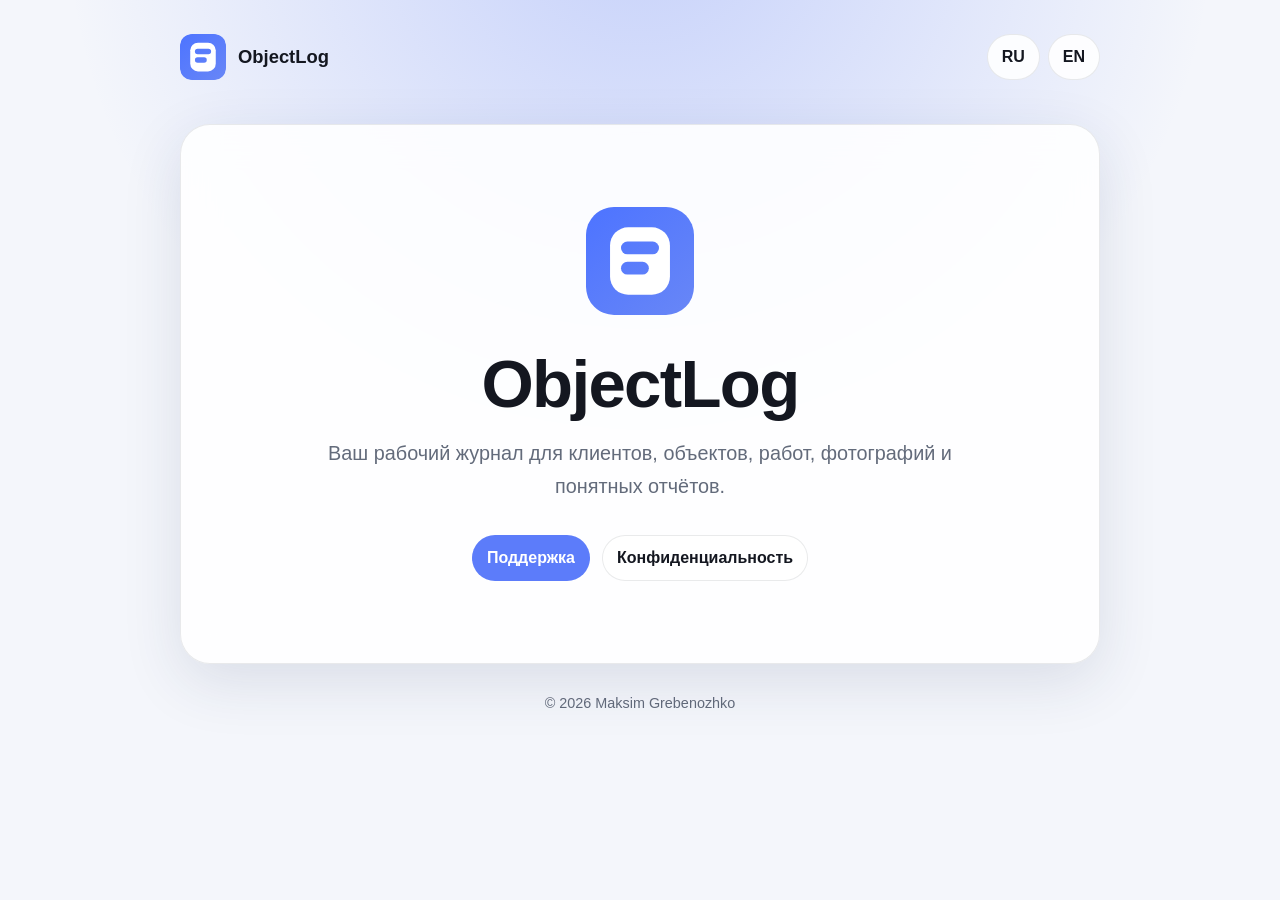
==== index.html @ 0857e51e "Add ObjectLog privacy and support site" ====
<!doctype html>
<html lang="ru">
<head>
  <meta charset="utf-8">
  <meta name="viewport" content="width=device-width, initial-scale=1">
  <meta name="description" content="ObjectLog — ваш рабочий журнал для клиентов, объектов, работ и фотоотчётов.">
  <title>ObjectLog — ваш рабочий журнал</title>
  <link rel="icon" href="assets/logo.svg">
  <link rel="stylesheet" href="assets/styles.css">
</head>
<body>
  <main class="shell">
    <nav class="topbar" aria-label="Основная навигация">
      <a class="brand" href="./"><img src="assets/logo.svg" alt=""><span>ObjectLog</span></a>
      <div class="language"><a href="privacy/ru/">RU</a><a href="privacy/en/">EN</a></div>
    </nav>

    <section class="card hero">
      <img src="assets/logo.svg" alt="Логотип ObjectLog">
      <h1>ObjectLog</h1>
      <p class="lead">Ваш рабочий журнал для клиентов, объектов, работ, фотографий и понятных отчётов.</p>
      <div class="actions">
        <a class="button primary" href="support/">Поддержка</a>
        <a class="button" href="privacy/ru/">Конфиденциальность</a>
      </div>
    </section>

    <footer>© 2026 Maksim Grebenozhko</footer>
  </main>
</body>
</html>
---- assets/styles.css ----
:root {
  color-scheme: light dark;
  --accent: #5c7cfa;
  --accent-strong: #4766e8;
  --background: #f4f6fb;
  --surface: rgba(255, 255, 255, 0.88);
  --text: #141720;
  --muted: #636b7b;
  --border: rgba(20, 23, 32, 0.09);
  --shadow: 0 18px 60px rgba(37, 49, 88, 0.12);
}

@media (prefers-color-scheme: dark) {
  :root {
    --background: #0d1018;
    --surface: rgba(24, 29, 41, 0.9);
    --text: #f5f7ff;
    --muted: #aeb6c8;
    --border: rgba(255, 255, 255, 0.09);
    --shadow: 0 20px 70px rgba(0, 0, 0, 0.3);
  }
}

* {
  box-sizing: border-box;
}

html {
  scroll-behavior: smooth;
}

body {
  min-height: 100vh;
  margin: 0;
  background:
    radial-gradient(circle at 50% -10%, rgba(92, 124, 250, 0.3), transparent 36rem),
    var(--background);
  color: var(--text);
  font-family: Inter, -apple-system, BlinkMacSystemFont, "Segoe UI", sans-serif;
  line-height: 1.65;
}

a {
  color: var(--accent-strong);
  text-underline-offset: 0.18em;
}

@media (prefers-color-scheme: dark) {
  a {
    color: #89a2ff;
  }
}

.shell {
  width: min(920px, calc(100% - 32px));
  margin: 0 auto;
  padding: 34px 0 56px;
}

.topbar {
  display: flex;
  align-items: center;
  justify-content: space-between;
  gap: 18px;
  margin-bottom: 44px;
}

.brand {
  display: inline-flex;
  align-items: center;
  gap: 12px;
  color: var(--text);
  font-size: 1.15rem;
  font-weight: 750;
  text-decoration: none;
}

.brand img {
  width: 46px;
  height: 46px;
  border-radius: 12px;
}

.language {
  display: flex;
  gap: 8px;
}

.language a,
.button {
  border: 1px solid var(--border);
  border-radius: 999px;
  padding: 9px 14px;
  background: var(--surface);
  color: var(--text);
  font-weight: 650;
  text-decoration: none;
}

.language a[aria-current="page"] {
  border-color: transparent;
  background: var(--accent);
  color: white;
}

.card {
  border: 1px solid var(--border);
  border-radius: 30px;
  padding: clamp(26px, 6vw, 62px);
  background: var(--surface);
  box-shadow: var(--shadow);
  backdrop-filter: blur(18px);
}

.hero {
  padding-top: clamp(42px, 8vw, 82px);
  padding-bottom: clamp(42px, 8vw, 82px);
  text-align: center;
}

.hero img {
  width: 108px;
  height: 108px;
  border-radius: 28px;
  margin-bottom: 20px;
}

h1,
h2 {
  line-height: 1.18;
  letter-spacing: -0.025em;
}

h1 {
  margin: 0 0 14px;
  font-size: clamp(2.2rem, 7vw, 4.2rem);
}

h2 {
  margin: 2.3em 0 0.55em;
  font-size: clamp(1.25rem, 3vw, 1.65rem);
}

.lead {
  max-width: 660px;
  margin: 0 auto;
  color: var(--muted);
  font-size: clamp(1.04rem, 2.3vw, 1.24rem);
}

.actions {
  display: flex;
  flex-wrap: wrap;
  justify-content: center;
  gap: 12px;
  margin-top: 32px;
}

.button.primary {
  border-color: transparent;
  background: var(--accent);
  color: white;
}

.document h1 {
  font-size: clamp(2rem, 6vw, 3.25rem);
}

.meta,
.note,
footer {
  color: var(--muted);
}

.document ul {
  padding-left: 1.3rem;
}

.support-grid {
  display: grid;
  grid-template-columns: repeat(2, minmax(0, 1fr));
  gap: 16px;
  margin-top: 30px;
}

.support-item {
  border: 1px solid var(--border);
  border-radius: 20px;
  padding: 22px;
}

.support-item h2 {
  margin-top: 0;
}

footer {
  padding: 28px 8px 0;
  text-align: center;
  font-size: 0.9rem;
}

@media (max-width: 640px) {
  .shell {
    width: min(100% - 20px, 920px);
    padding-top: 18px;
  }

  .topbar {
    align-items: flex-start;
    margin-bottom: 22px;
  }

  .support-grid {
    grid-template-columns: 1fr;
  }

  .card {
    border-radius: 24px;
  }
}
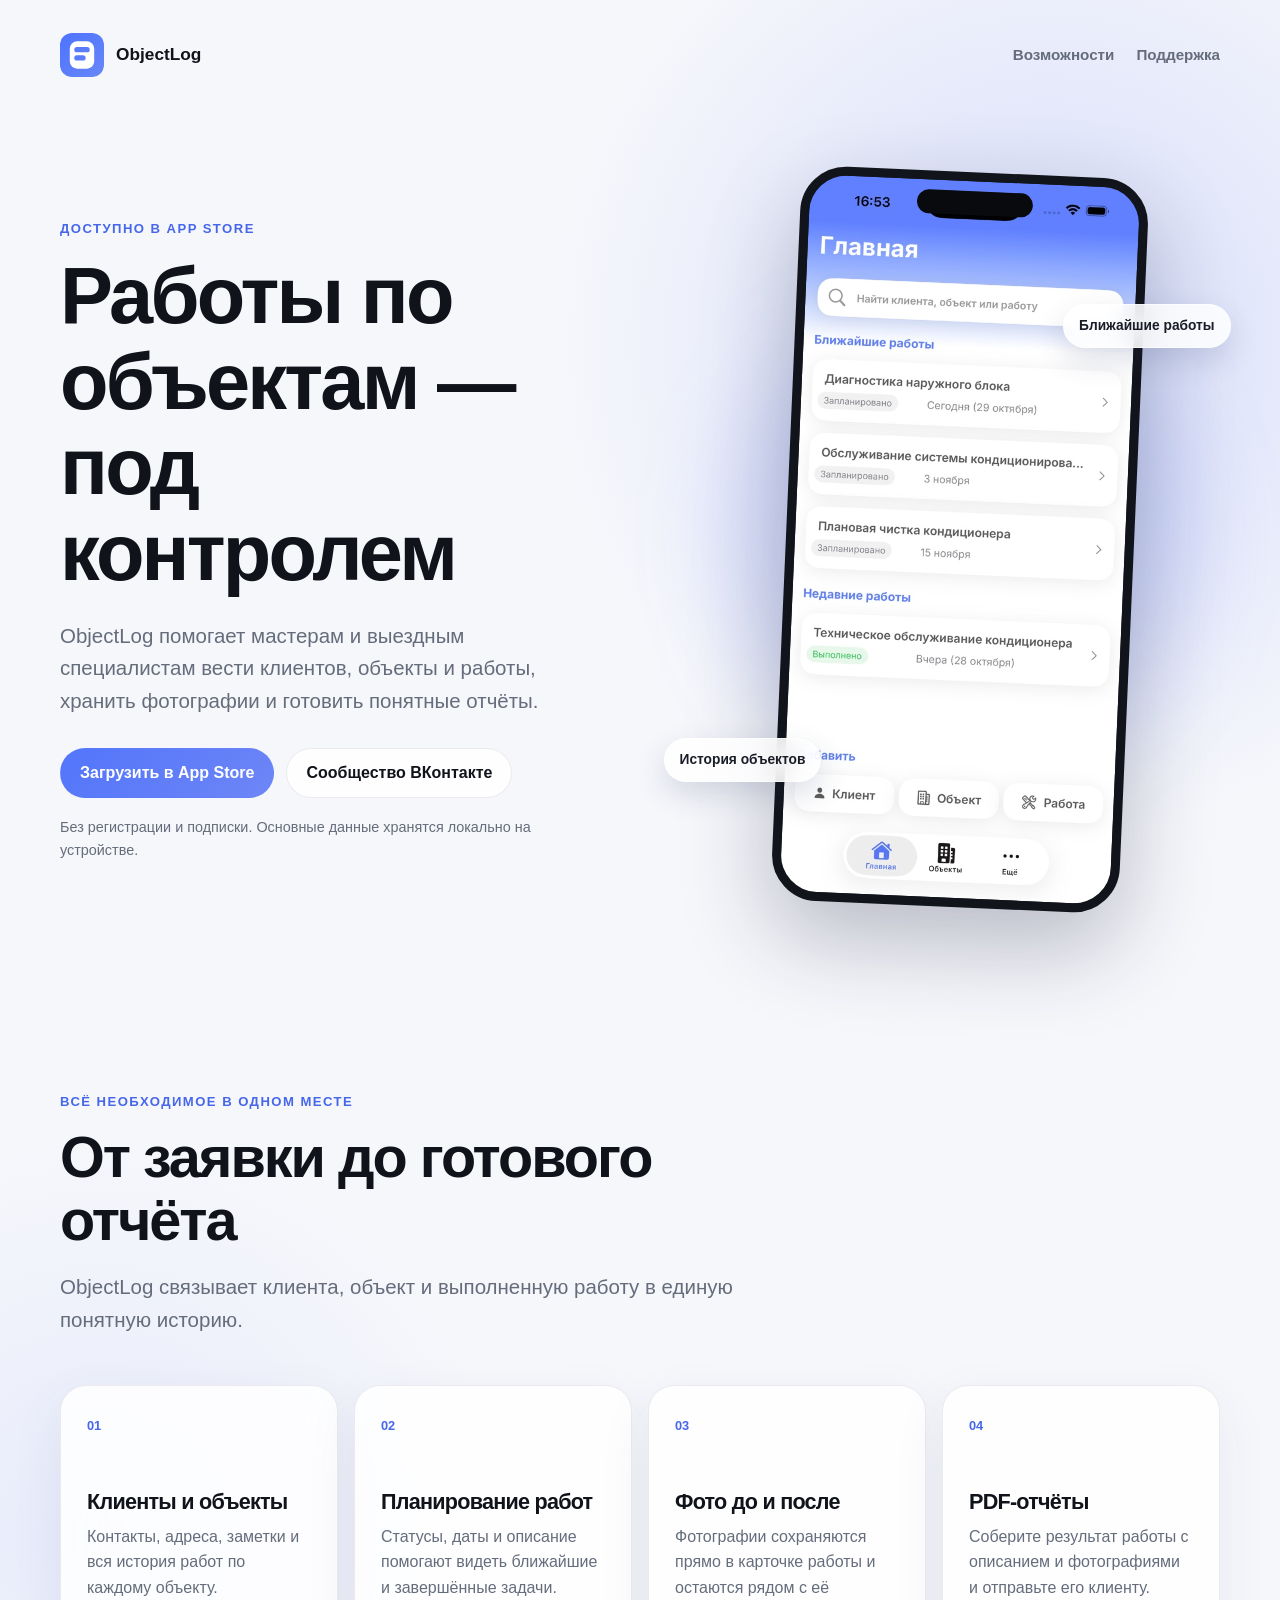
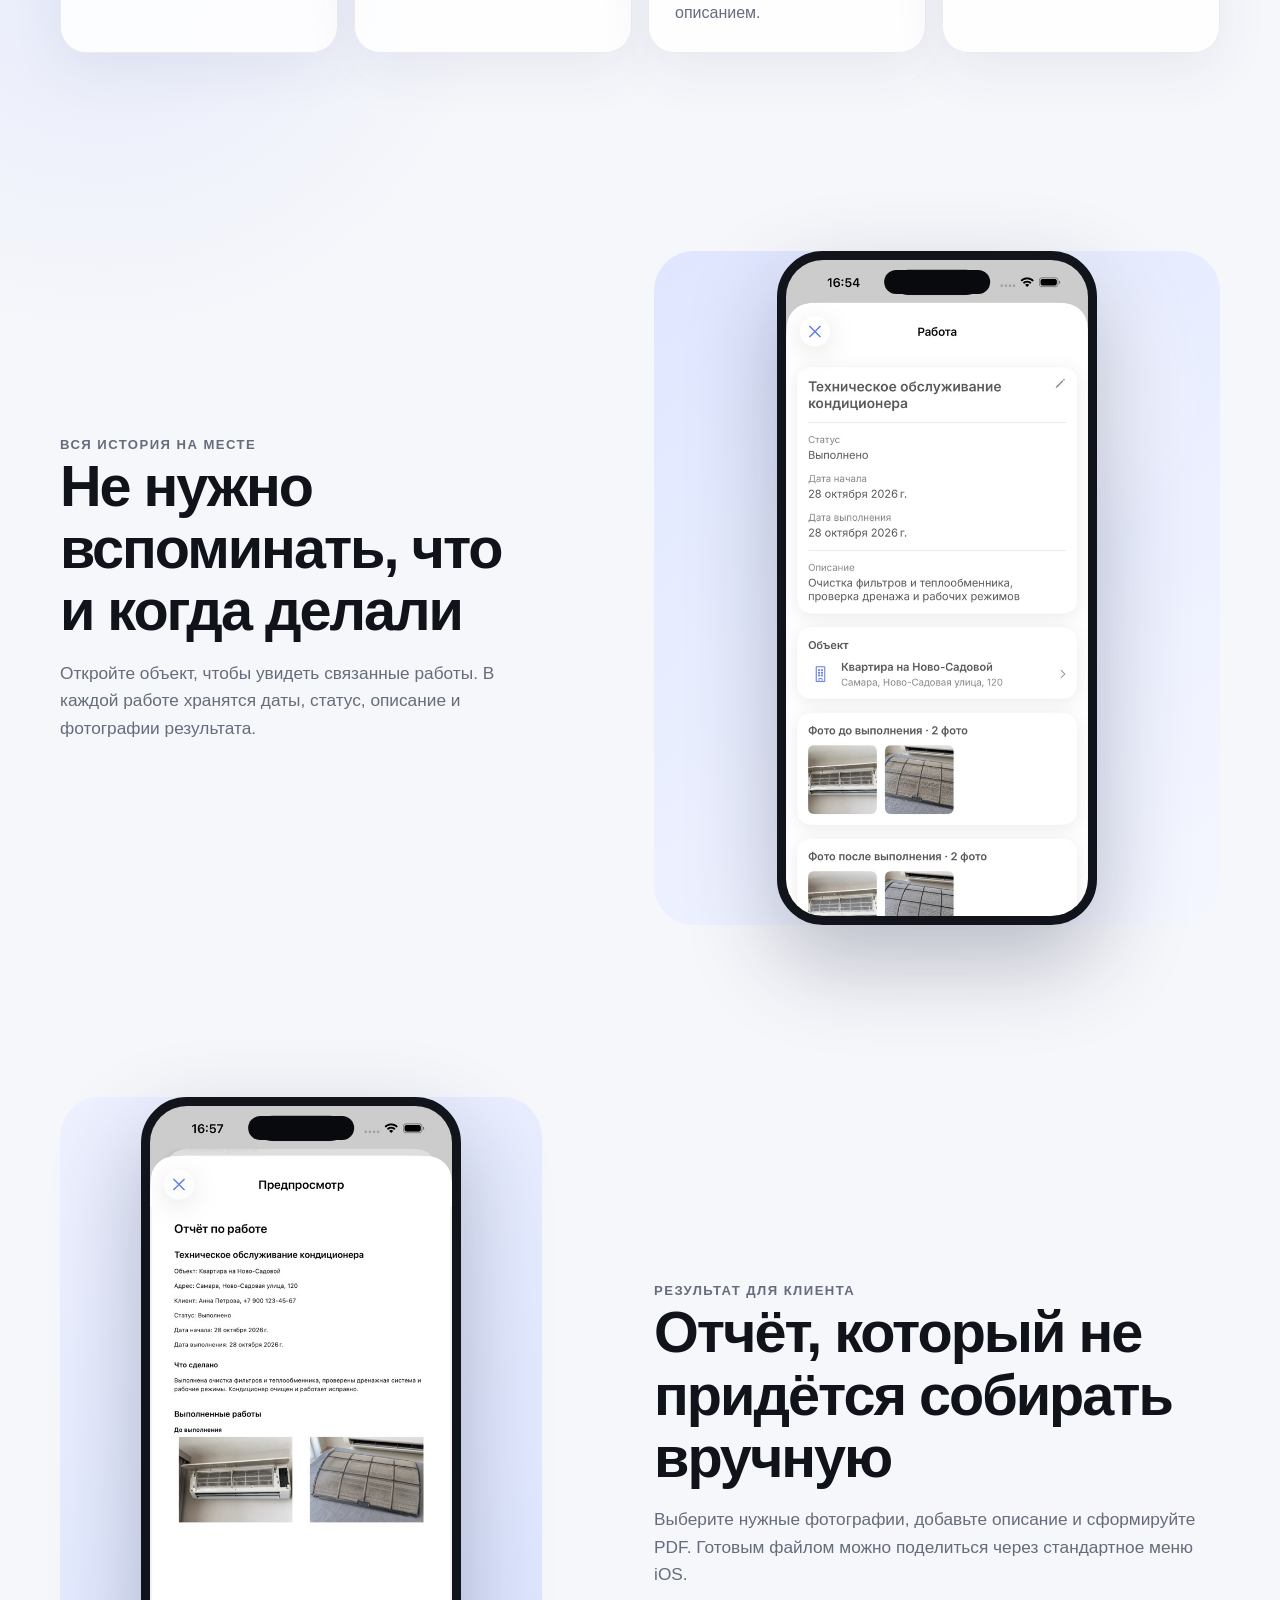
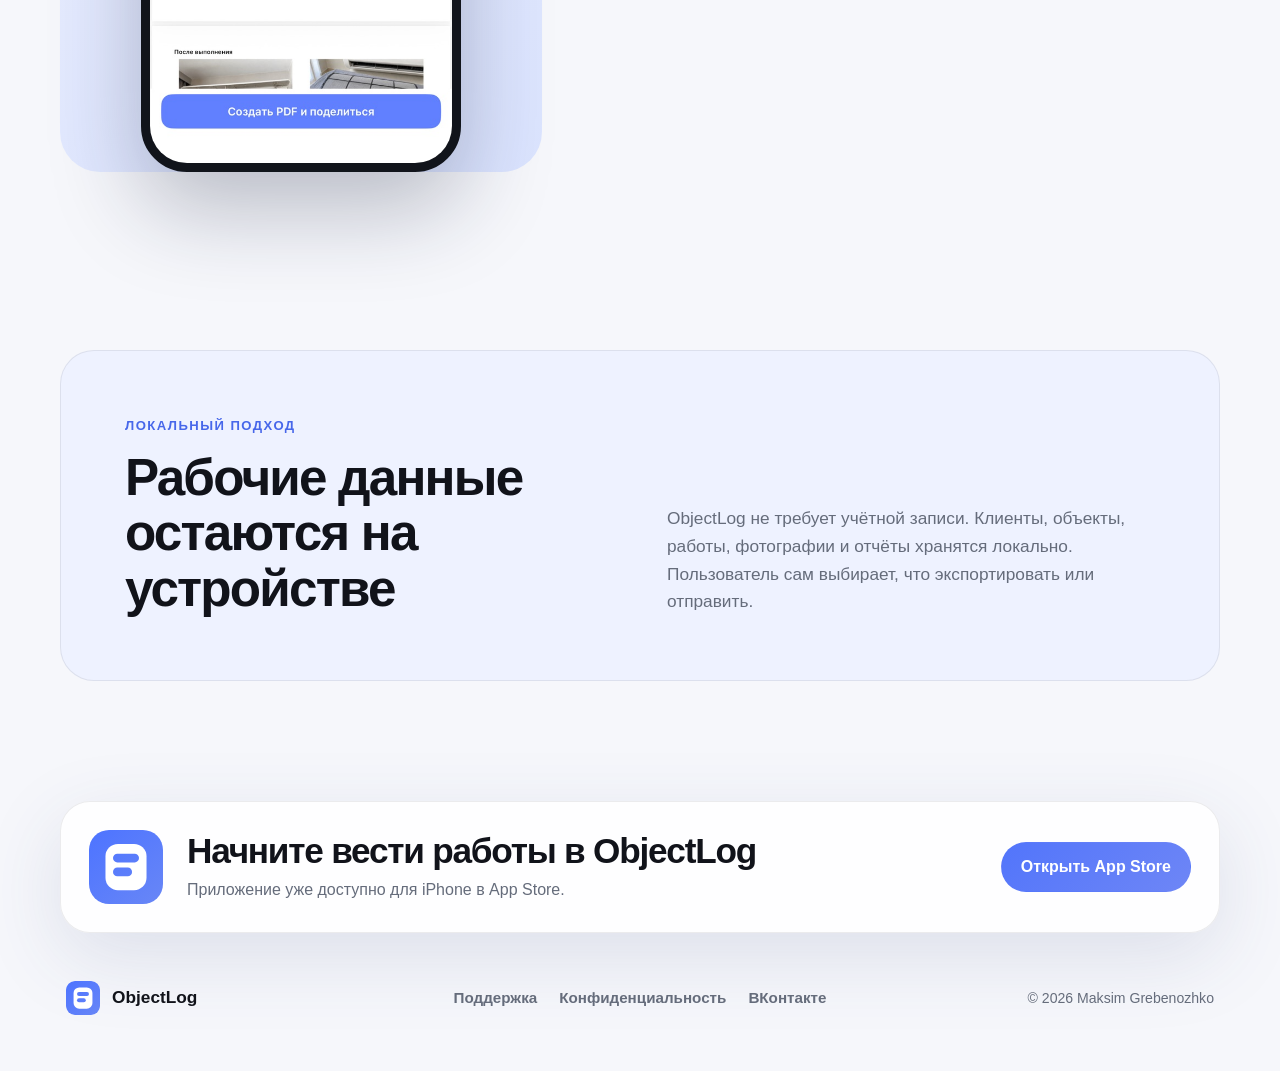
==== commit 9258c552: "Update ObjectLog landing page" ====
--- a/index.html
+++ b/index.html
@@ -3,29 +3,131 @@
 <head>
   <meta charset="utf-8">
   <meta name="viewport" content="width=device-width, initial-scale=1">
-  <meta name="description" content="ObjectLog — ваш рабочий журнал для клиентов, объектов, работ и фотоотчётов.">
-  <title>ObjectLog — ваш рабочий журнал</title>
+  <meta name="description" content="ObjectLog — приложение для учёта клиентов, объектов и работ. История работ, фотографии до и после и PDF-отчёты — без регистрации.">
+  <meta name="theme-color" content="#f5f7ff">
+  <meta property="og:title" content="ObjectLog — учёт клиентов, объектов и работ">
+  <meta property="og:description" content="Рабочий журнал для мастеров и выездных специалистов. Доступно в App Store.">
+  <meta property="og:type" content="website">
+  <title>ObjectLog — учёт клиентов, объектов и работ</title>
   <link rel="icon" href="assets/logo.svg">
   <link rel="stylesheet" href="assets/styles.css">
 </head>
 <body>
-  <main class="shell">
+  <main class="shell landing">
     <nav class="topbar" aria-label="Основная навигация">
       <a class="brand" href="./"><img src="assets/logo.svg" alt=""><span>ObjectLog</span></a>
-      <div class="language"><a href="privacy/ru/">RU</a><a href="privacy/en/">EN</a></div>
+      <div class="nav-links">
+        <a href="#features">Возможности</a>
+        <a href="support/">Поддержка</a>
+      </div>
     </nav>
 
-    <section class="card hero">
-      <img src="assets/logo.svg" alt="Логотип ObjectLog">
-      <h1>ObjectLog</h1>
-      <p class="lead">Ваш рабочий журнал для клиентов, объектов, работ, фотографий и понятных отчётов.</p>
-      <div class="actions">
-        <a class="button primary" href="support/">Поддержка</a>
-        <a class="button" href="privacy/ru/">Конфиденциальность</a>
+    <section class="hero-section">
+      <div class="hero-copy">
+        <p class="eyebrow">Доступно в App Store</p>
+        <h1>Работы по объектам — под контролем</h1>
+        <p class="lead">ObjectLog помогает мастерам и выездным специалистам вести клиентов, объекты и работы, хранить фотографии и готовить понятные отчёты.</p>
+        <div class="actions hero-actions">
+          <a class="button primary" href="https://apps.apple.com/app/objectlog/id6814727615">Загрузить в App Store</a>
+          <a class="button" href="https://vk.ru/objectlog">Сообщество ВКонтакте</a>
+        </div>
+        <p class="trust-note">Без регистрации и подписки. Основные данные хранятся локально на устройстве.</p>
+      </div>
+
+      <div class="hero-visual" aria-label="Главный экран ObjectLog">
+        <div class="glow"></div>
+        <div class="phone phone-hero">
+          <img src="assets/screenshots/main.jpg" alt="Главный экран ObjectLog со списком ближайших и недавних работ">
+        </div>
+        <span class="floating-label label-top">Ближайшие работы</span>
+        <span class="floating-label label-bottom">История объектов</span>
       </div>
     </section>
 
-    <footer>© 2026 Maksim Grebenozhko</footer>
+    <section class="section intro" id="features">
+      <p class="eyebrow">Всё необходимое в одном месте</p>
+      <h2>От заявки до готового отчёта</h2>
+      <p class="section-lead">ObjectLog связывает клиента, объект и выполненную работу в единую понятную историю.</p>
+
+      <div class="feature-grid">
+        <article class="feature-card">
+          <span class="feature-number">01</span>
+          <h3>Клиенты и объекты</h3>
+          <p>Контакты, адреса, заметки и вся история работ по каждому объекту.</p>
+        </article>
+        <article class="feature-card">
+          <span class="feature-number">02</span>
+          <h3>Планирование работ</h3>
+          <p>Статусы, даты и описание помогают видеть ближайшие и завершённые задачи.</p>
+        </article>
+        <article class="feature-card">
+          <span class="feature-number">03</span>
+          <h3>Фото до и после</h3>
+          <p>Фотографии сохраняются прямо в карточке работы и остаются рядом с её описанием.</p>
+        </article>
+        <article class="feature-card">
+          <span class="feature-number">04</span>
+          <h3>PDF-отчёты</h3>
+          <p>Соберите результат работы с описанием и фотографиями и отправьте его клиенту.</p>
+        </article>
+      </div>
+    </section>
+
+    <section class="showcase">
+      <div class="showcase-copy">
+        <p class="eyebrow">Вся история на месте</p>
+        <h2>Не нужно вспоминать, что и когда делали</h2>
+        <p>Откройте объект, чтобы увидеть связанные работы. В каждой работе хранятся даты, статус, описание и фотографии результата.</p>
+      </div>
+      <div class="device-stage">
+        <div class="phone phone-secondary">
+          <img src="assets/screenshots/work.jpg" loading="lazy" alt="Экран выполненной работы с фотографиями до и после">
+        </div>
+      </div>
+    </section>
+
+    <section class="showcase showcase-reverse">
+      <div class="showcase-copy">
+        <p class="eyebrow">Результат для клиента</p>
+        <h2>Отчёт, который не придётся собирать вручную</h2>
+        <p>Выберите нужные фотографии, добавьте описание и сформируйте PDF. Готовым файлом можно поделиться через стандартное меню iOS.</p>
+      </div>
+      <div class="device-stage report-stage">
+        <div class="phone phone-secondary">
+          <img src="assets/screenshots/report.jpg" loading="lazy" alt="Предпросмотр PDF-отчёта в ObjectLog">
+        </div>
+      </div>
+    </section>
+
+    <section class="privacy-block">
+      <div>
+        <p class="eyebrow">Локальный подход</p>
+        <h2>Рабочие данные остаются на устройстве</h2>
+      </div>
+      <p>ObjectLog не требует учётной записи. Клиенты, объекты, работы, фотографии и отчёты хранятся локально. Пользователь сам выбирает, что экспортировать или отправить.</p>
+    </section>
+
+    <section class="cta-section">
+      <img src="assets/logo.svg" alt="Логотип ObjectLog">
+      <div>
+        <h2>Начните вести работы в ObjectLog</h2>
+        <p>Приложение уже доступно для iPhone в App Store.</p>
+      </div>
+      <a class="button primary" href="https://apps.apple.com/app/objectlog/id6814727615">Открыть App Store</a>
+    </section>
+
+    <footer class="site-footer">
+      <div class="footer-brand">
+        <img src="assets/logo.svg" alt="">
+        <span>ObjectLog</span>
+      </div>
+      <div class="footer-links">
+        <a href="support/">Поддержка</a>
+        <a href="privacy/ru/">Конфиденциальность</a>
+        <a href="https://vk.ru/objectlog">ВКонтакте</a>
+      </div>
+      <span>© 2026 Maksim Grebenozhko</span>
+    </footer>
   </main>
 </body>
 </html>
--- a/assets/styles.css
+++ b/assets/styles.css
@@ -1,107 +1,294 @@
 :root {
-  color-scheme: light dark;
-  --accent: #5c7cfa;
-  --accent-strong: #4766e8;
-  --background: #f4f6fb;
-  --surface: rgba(255, 255, 255, 0.88);
-  --text: #141720;
-  --muted: #636b7b;
-  --border: rgba(20, 23, 32, 0.09);
-  --shadow: 0 18px 60px rgba(37, 49, 88, 0.12);
+  color-scheme: light;
+  --accent: #5f7df7;
+  --accent-strong: #4767ea;
+  --accent-soft: #eef2ff;
+  --background: #f6f7fb;
+  --surface: rgba(255, 255, 255, 0.86);
+  --text: #11131a;
+  --muted: #656c7b;
+  --border: rgba(17, 19, 26, 0.08);
+  --shadow: 0 24px 80px rgba(52, 68, 121, 0.13);
 }
 
 @media (prefers-color-scheme: dark) {
   :root {
-    --background: #0d1018;
-    --surface: rgba(24, 29, 41, 0.9);
+    color-scheme: dark;
+    --accent: #7892ff;
+    --accent-strong: #91a6ff;
+    --accent-soft: rgba(95, 125, 247, 0.14);
+    --background: #0d1017;
+    --surface: rgba(24, 29, 41, 0.88);
     --text: #f5f7ff;
     --muted: #aeb6c8;
     --border: rgba(255, 255, 255, 0.09);
-    --shadow: 0 20px 70px rgba(0, 0, 0, 0.3);
+    --shadow: 0 24px 80px rgba(0, 0, 0, 0.32);
   }
 }
 
-* {
-  box-sizing: border-box;
-}
-
-html {
-  scroll-behavior: smooth;
-}
+* { box-sizing: border-box; }
+html { scroll-behavior: smooth; }
 
 body {
   min-height: 100vh;
   margin: 0;
   background:
-    radial-gradient(circle at 50% -10%, rgba(92, 124, 250, 0.3), transparent 36rem),
+    radial-gradient(circle at 82% 8%, rgba(95, 125, 247, 0.22), transparent 31rem),
+    radial-gradient(circle at 8% 36%, rgba(141, 164, 255, 0.15), transparent 25rem),
     var(--background);
   color: var(--text);
   font-family: Inter, -apple-system, BlinkMacSystemFont, "Segoe UI", sans-serif;
-  line-height: 1.65;
-}
-
-a {
-  color: var(--accent-strong);
-  text-underline-offset: 0.18em;
-}
-
-@media (prefers-color-scheme: dark) {
-  a {
-    color: #89a2ff;
-  }
-}
+  line-height: 1.6;
+}
+
+img { display: block; max-width: 100%; }
+a { color: var(--accent-strong); text-underline-offset: 0.18em; }
 
 .shell {
-  width: min(920px, calc(100% - 32px));
+  width: min(1160px, calc(100% - 40px));
   margin: 0 auto;
-  padding: 34px 0 56px;
+  padding: 28px 0 52px;
 }
 
 .topbar {
   display: flex;
   align-items: center;
   justify-content: space-between;
-  gap: 18px;
-  margin-bottom: 44px;
-}
-
-.brand {
+  gap: 24px;
+  min-height: 54px;
+  margin-bottom: 58px;
+}
+
+.brand,
+.footer-brand {
   display: inline-flex;
   align-items: center;
   gap: 12px;
   color: var(--text);
-  font-size: 1.15rem;
-  font-weight: 750;
+  font-size: 1.08rem;
+  font-weight: 780;
   text-decoration: none;
 }
 
-.brand img {
-  width: 46px;
-  height: 46px;
-  border-radius: 12px;
-}
-
-.language {
+.brand img { width: 44px; height: 44px; border-radius: 12px; }
+
+.nav-links,
+.footer-links {
   display: flex;
-  gap: 8px;
-}
-
-.language a,
-.button {
+  align-items: center;
+  flex-wrap: wrap;
+  gap: 22px;
+}
+
+.nav-links a,
+.footer-links a {
+  color: var(--muted);
+  font-size: 0.95rem;
+  font-weight: 650;
+  text-decoration: none;
+}
+
+.nav-links a:hover,
+.footer-links a:hover { color: var(--text); }
+
+.hero-section {
+  display: grid;
+  grid-template-columns: minmax(0, 1.02fr) minmax(340px, 0.98fr);
+  align-items: center;
+  gap: clamp(44px, 8vw, 100px);
+  min-height: 680px;
+  padding: 32px 0 72px;
+}
+
+.hero-copy { position: relative; z-index: 2; }
+
+.eyebrow {
+  margin: 0 0 14px;
+  color: var(--accent-strong);
+  font-size: 0.82rem;
+  font-weight: 800;
+  letter-spacing: 0.11em;
+  text-transform: uppercase;
+}
+
+h1, h2, h3 { margin-top: 0; line-height: 1.08; letter-spacing: -0.035em; }
+h1 { max-width: 730px; margin-bottom: 24px; font-size: clamp(3.2rem, 6.2vw, 6rem); }
+h2 { margin-bottom: 18px; font-size: clamp(2.25rem, 4.5vw, 4.25rem); }
+h3 { margin-bottom: 10px; font-size: 1.35rem; }
+
+.lead,
+.section-lead { color: var(--muted); font-size: clamp(1.08rem, 2vw, 1.28rem); }
+.lead { max-width: 680px; margin: 0; }
+
+.actions { display: flex; flex-wrap: wrap; gap: 12px; margin-top: 30px; }
+
+.button,
+.language a {
+  display: inline-flex;
+  min-height: 48px;
+  align-items: center;
+  justify-content: center;
   border: 1px solid var(--border);
   border-radius: 999px;
-  padding: 9px 14px;
+  padding: 11px 19px;
   background: var(--surface);
   color: var(--text);
-  font-weight: 650;
+  font-weight: 720;
   text-decoration: none;
-}
-
-.language a[aria-current="page"] {
-  border-color: transparent;
-  background: var(--accent);
-  color: white;
-}
+  transition: transform 160ms ease, box-shadow 160ms ease;
+}
+
+.button:hover { transform: translateY(-2px); box-shadow: 0 12px 28px rgba(52, 68, 121, 0.12); }
+.button.primary { border-color: transparent; background: linear-gradient(135deg, #5275fb, #6e86f6); color: white; }
+.trust-note { margin: 18px 0 0; color: var(--muted); font-size: 0.9rem; }
+
+.hero-visual { position: relative; display: grid; min-height: 610px; place-items: center; }
+
+.glow {
+  position: absolute;
+  width: 88%;
+  aspect-ratio: 1;
+  border-radius: 50%;
+  background: rgba(95, 125, 247, 0.19);
+  filter: blur(48px);
+}
+
+.phone {
+  position: relative;
+  overflow: hidden;
+  border: 9px solid #11141b;
+  border-radius: 46px;
+  background: #11141b;
+  box-shadow: 0 36px 90px rgba(25, 32, 60, 0.28);
+}
+
+.phone::before {
+  position: absolute;
+  z-index: 2;
+  top: 10px;
+  left: 50%;
+  width: 35%;
+  height: 24px;
+  border-radius: 999px;
+  background: #090a0d;
+  content: "";
+  transform: translateX(-50%);
+}
+
+.phone img { width: 100%; height: auto; }
+.phone-hero { z-index: 1; width: min(348px, 72vw); transform: rotate(2.5deg); }
+
+.floating-label {
+  position: absolute;
+  z-index: 3;
+  border: 1px solid rgba(255,255,255,0.6);
+  border-radius: 999px;
+  padding: 10px 15px;
+  background: rgba(255,255,255,0.84);
+  box-shadow: 0 12px 30px rgba(45, 58, 106, 0.16);
+  color: #1a1d27;
+  font-size: 0.86rem;
+  font-weight: 750;
+  backdrop-filter: blur(12px);
+}
+
+.label-top { top: 18%; right: -2%; }
+.label-bottom { bottom: 17%; left: -7%; }
+.section { padding: 112px 0; }
+.intro > h2, .intro > .section-lead { max-width: 760px; }
+
+.feature-grid {
+  display: grid;
+  grid-template-columns: repeat(4, minmax(0, 1fr));
+  gap: 16px;
+  margin-top: 48px;
+}
+
+.feature-card {
+  min-height: 260px;
+  border: 1px solid var(--border);
+  border-radius: 26px;
+  padding: 26px;
+  background: var(--surface);
+  box-shadow: 0 18px 54px rgba(45, 58, 106, 0.07);
+  backdrop-filter: blur(18px);
+}
+
+.feature-number { display: inline-block; margin-bottom: 54px; color: var(--accent-strong); font-size: 0.8rem; font-weight: 800; }
+.feature-card p, .showcase-copy p, .privacy-block > p, .cta-section p { margin: 0; color: var(--muted); }
+
+.showcase {
+  display: grid;
+  grid-template-columns: minmax(0, 0.92fr) minmax(340px, 1.08fr);
+  align-items: center;
+  gap: clamp(44px, 9vw, 112px);
+  min-height: 720px;
+  padding: 86px 0;
+}
+
+.showcase-reverse .showcase-copy { order: 2; }
+.showcase-reverse .device-stage { order: 1; }
+.showcase-copy p:not(.eyebrow) { max-width: 560px; font-size: 1.08rem; }
+
+.device-stage {
+  display: grid;
+  min-height: 620px;
+  place-items: center;
+  border-radius: 40px;
+  background: radial-gradient(circle at 65% 20%, rgba(255,255,255,0.72), transparent 28%), linear-gradient(145deg, #dfe6ff, #f5f7ff);
+}
+
+.report-stage { background: linear-gradient(145deg, #eef1ff, #dbe4ff); }
+.phone-secondary { width: min(320px, 72vw); }
+
+.privacy-block {
+  display: grid;
+  grid-template-columns: 1fr 1fr;
+  gap: 54px;
+  align-items: end;
+  margin: 92px 0;
+  border: 1px solid var(--border);
+  border-radius: 34px;
+  padding: clamp(28px, 6vw, 64px);
+  background: var(--accent-soft);
+}
+
+.privacy-block h2 { margin-bottom: 0; font-size: clamp(2rem, 4vw, 3.6rem); }
+.privacy-block > p { font-size: 1.08rem; }
+
+.cta-section {
+  display: grid;
+  grid-template-columns: auto 1fr auto;
+  gap: 24px;
+  align-items: center;
+  margin-top: 120px;
+  border: 1px solid var(--border);
+  border-radius: 30px;
+  padding: 28px;
+  background: var(--surface);
+  box-shadow: var(--shadow);
+}
+
+.cta-section img { width: 74px; border-radius: 20px; }
+.cta-section h2 { margin-bottom: 7px; font-size: clamp(1.5rem, 3vw, 2.2rem); }
+
+.site-footer {
+  display: grid;
+  grid-template-columns: 1fr auto 1fr;
+  align-items: center;
+  gap: 24px;
+  padding: 48px 6px 4px;
+  color: var(--muted);
+  font-size: 0.88rem;
+}
+
+.site-footer > span { text-align: right; }
+.footer-brand img { width: 34px; border-radius: 9px; }
+
+/* Shared document and support pages */
+.language { display: flex; gap: 8px; }
+.language a { min-height: 0; padding: 8px 13px; }
+.language a[aria-current="page"] { border-color: transparent; background: var(--accent); color: white; }
 
 .card {
   border: 1px solid var(--border);
@@ -112,109 +299,57 @@
   backdrop-filter: blur(18px);
 }
 
-.hero {
-  padding-top: clamp(42px, 8vw, 82px);
-  padding-bottom: clamp(42px, 8vw, 82px);
-  text-align: center;
-}
-
-.hero img {
-  width: 108px;
-  height: 108px;
-  border-radius: 28px;
-  margin-bottom: 20px;
-}
-
-h1,
-h2 {
-  line-height: 1.18;
-  letter-spacing: -0.025em;
-}
-
-h1 {
-  margin: 0 0 14px;
-  font-size: clamp(2.2rem, 7vw, 4.2rem);
-}
-
-h2 {
-  margin: 2.3em 0 0.55em;
-  font-size: clamp(1.25rem, 3vw, 1.65rem);
-}
-
-.lead {
-  max-width: 660px;
-  margin: 0 auto;
-  color: var(--muted);
-  font-size: clamp(1.04rem, 2.3vw, 1.24rem);
-}
-
-.actions {
-  display: flex;
-  flex-wrap: wrap;
-  justify-content: center;
-  gap: 12px;
-  margin-top: 32px;
-}
-
-.button.primary {
-  border-color: transparent;
-  background: var(--accent);
-  color: white;
-}
-
-.document h1 {
-  font-size: clamp(2rem, 6vw, 3.25rem);
-}
-
-.meta,
-.note,
-footer {
-  color: var(--muted);
-}
-
-.document ul {
-  padding-left: 1.3rem;
-}
-
-.support-grid {
-  display: grid;
-  grid-template-columns: repeat(2, minmax(0, 1fr));
-  gap: 16px;
-  margin-top: 30px;
-}
-
-.support-item {
-  border: 1px solid var(--border);
-  border-radius: 20px;
-  padding: 22px;
-}
-
-.support-item h2 {
-  margin-top: 0;
-}
-
-footer {
-  padding: 28px 8px 0;
-  text-align: center;
-  font-size: 0.9rem;
-}
-
-@media (max-width: 640px) {
-  .shell {
-    width: min(100% - 20px, 920px);
-    padding-top: 18px;
-  }
-
-  .topbar {
-    align-items: flex-start;
-    margin-bottom: 22px;
-  }
-
-  .support-grid {
-    grid-template-columns: 1fr;
-  }
-
-  .card {
-    border-radius: 24px;
-  }
-}
+.document h1 { margin-bottom: 16px; font-size: clamp(2.3rem, 6vw, 4.2rem); }
+.document h2 { margin: 2.2em 0 0.55em; font-size: clamp(1.3rem, 3vw, 1.75rem); }
+.document .lead { max-width: 720px; }
+.document ul { padding-left: 1.3rem; }
+.meta, .note, footer { color: var(--muted); }
+
+.support-grid { display: grid; grid-template-columns: repeat(2, minmax(0, 1fr)); gap: 16px; margin-top: 30px; }
+.support-item { border: 1px solid var(--border); border-radius: 20px; padding: 22px; }
+.support-item h2 { margin-top: 0; }
+footer:not(.site-footer) { padding: 28px 8px 0; text-align: center; font-size: 0.9rem; }
+
+@media (max-width: 940px) {
+  .hero-section { grid-template-columns: 1fr; padding-top: 24px; }
+  .hero-copy { text-align: center; }
+  .hero-copy .lead { margin-inline: auto; }
+  .hero-actions { justify-content: center; }
+  .hero-visual { min-height: 560px; }
+  .feature-grid { grid-template-columns: repeat(2, minmax(0, 1fr)); }
+  .showcase { grid-template-columns: 1fr 1fr; gap: 38px; }
+  .privacy-block { grid-template-columns: 1fr; align-items: start; }
+  .site-footer { grid-template-columns: 1fr; justify-items: center; }
+  .site-footer > span { text-align: center; }
+}
+
+@media (max-width: 680px) {
+  .shell { width: min(100% - 20px, 1160px); padding-top: 14px; }
+  .topbar { margin-bottom: 28px; }
+  .nav-links { gap: 14px; }
+  .nav-links a:first-child { display: none; }
+  .hero-section { min-height: auto; padding-bottom: 48px; }
+  h1 { font-size: clamp(2.75rem, 15vw, 4rem); }
+  .hero-visual { min-height: 530px; }
+  .phone-hero { width: min(300px, 76vw); }
+  .label-top { right: 0; }
+  .label-bottom { left: 0; }
+  .section { padding: 82px 0; }
+  .feature-grid { grid-template-columns: 1fr; }
+  .feature-card { min-height: 220px; }
+  .feature-number { margin-bottom: 34px; }
+  .showcase, .showcase-reverse { grid-template-columns: 1fr; min-height: auto; padding: 70px 0; }
+  .showcase-reverse .showcase-copy, .showcase-reverse .device-stage { order: initial; }
+  .device-stage { min-height: 580px; border-radius: 28px; }
+  .privacy-block { margin: 70px 0; border-radius: 26px; }
+  .cta-section { grid-template-columns: auto 1fr; }
+  .cta-section .button { grid-column: 1 / -1; }
+  .footer-links { justify-content: center; gap: 14px; }
+  .support-grid { grid-template-columns: 1fr; }
+  .card { border-radius: 24px; }
+}
+
+@media (prefers-reduced-motion: reduce) {
+  html { scroll-behavior: auto; }
+  .button { transition: none; }
+}
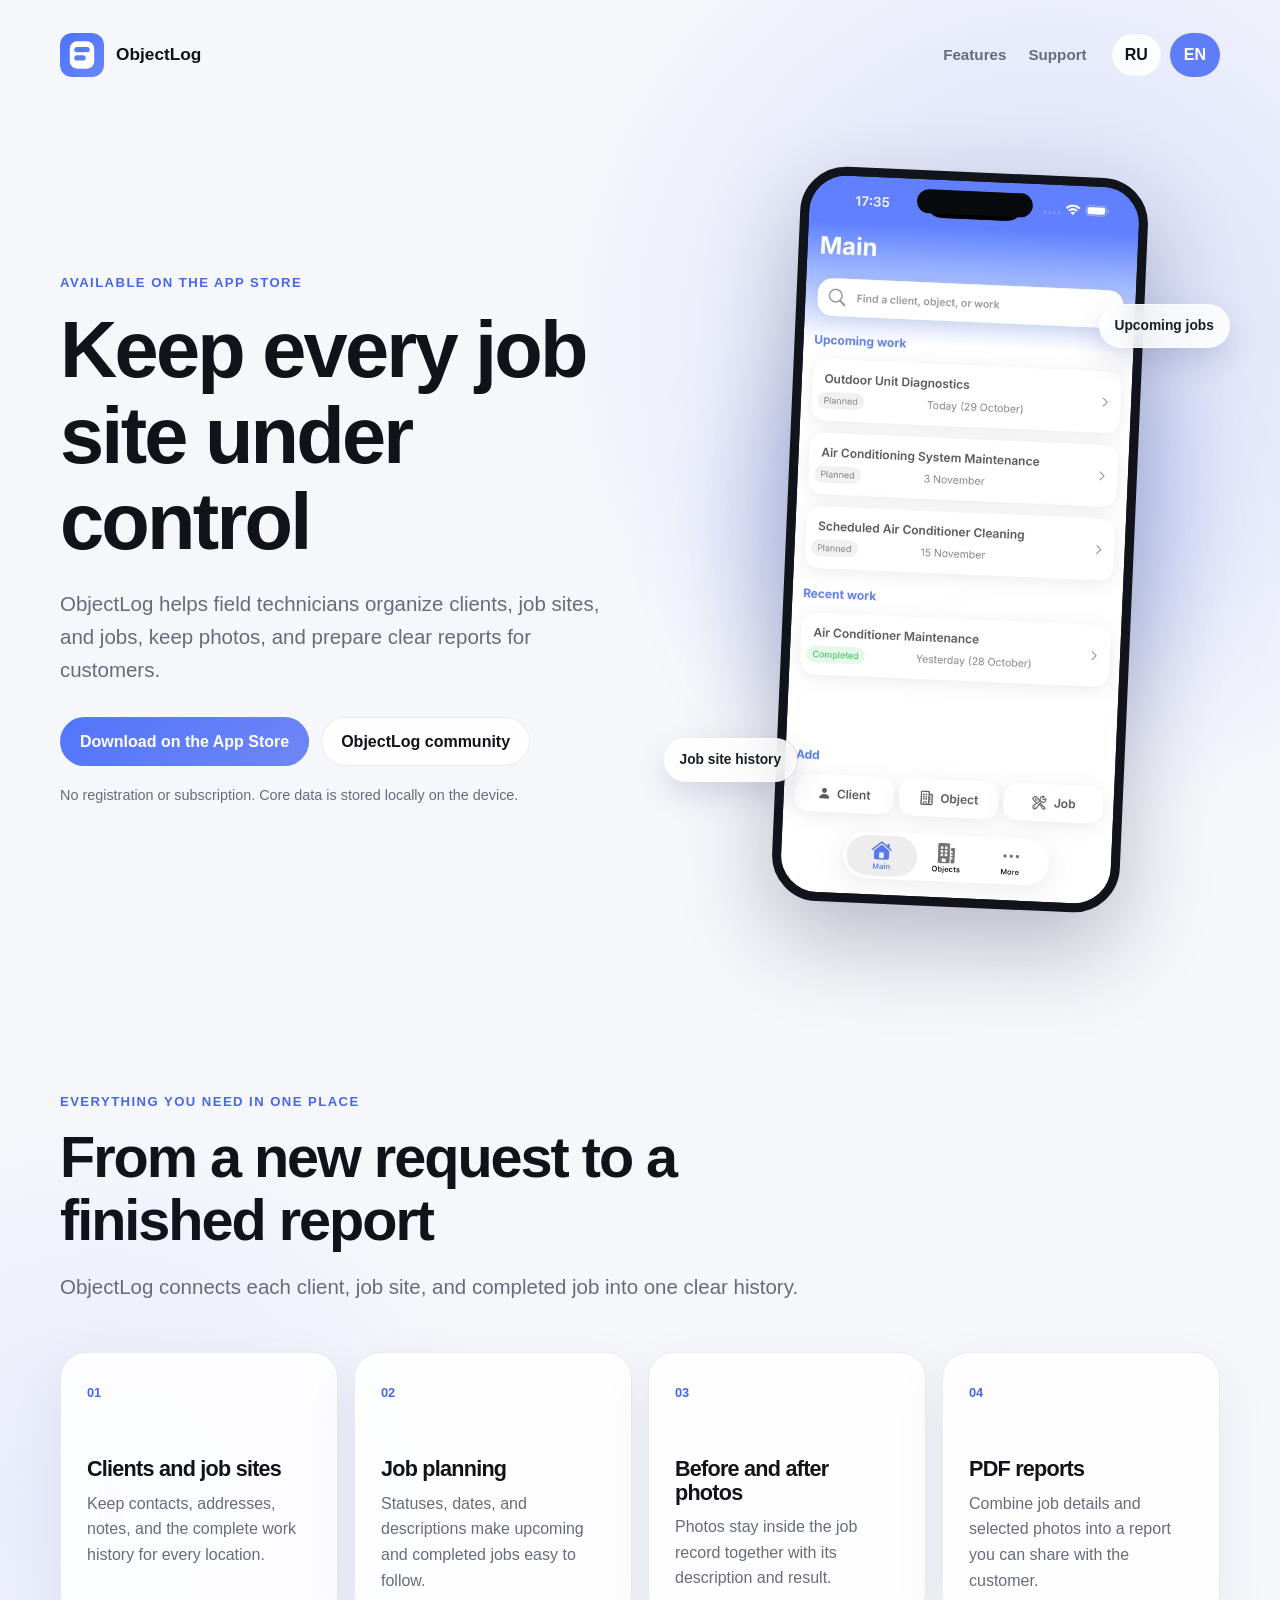
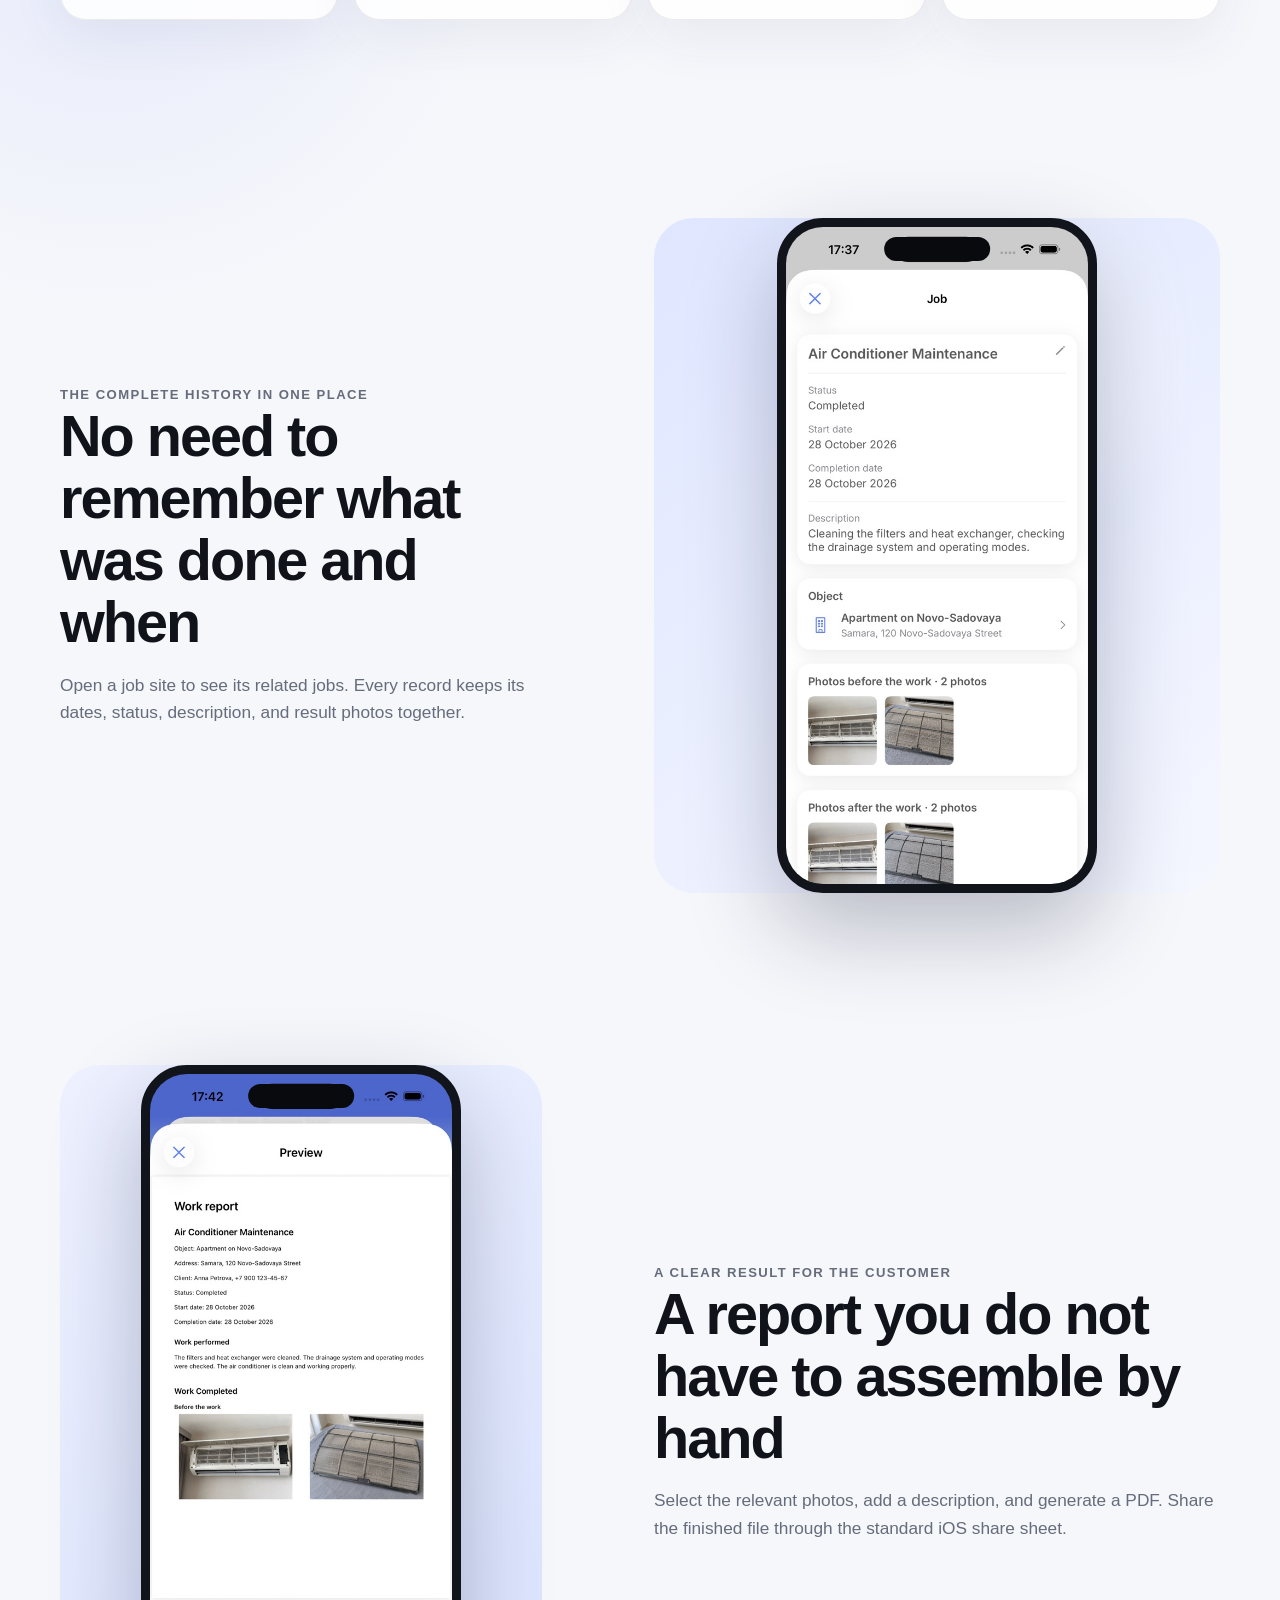
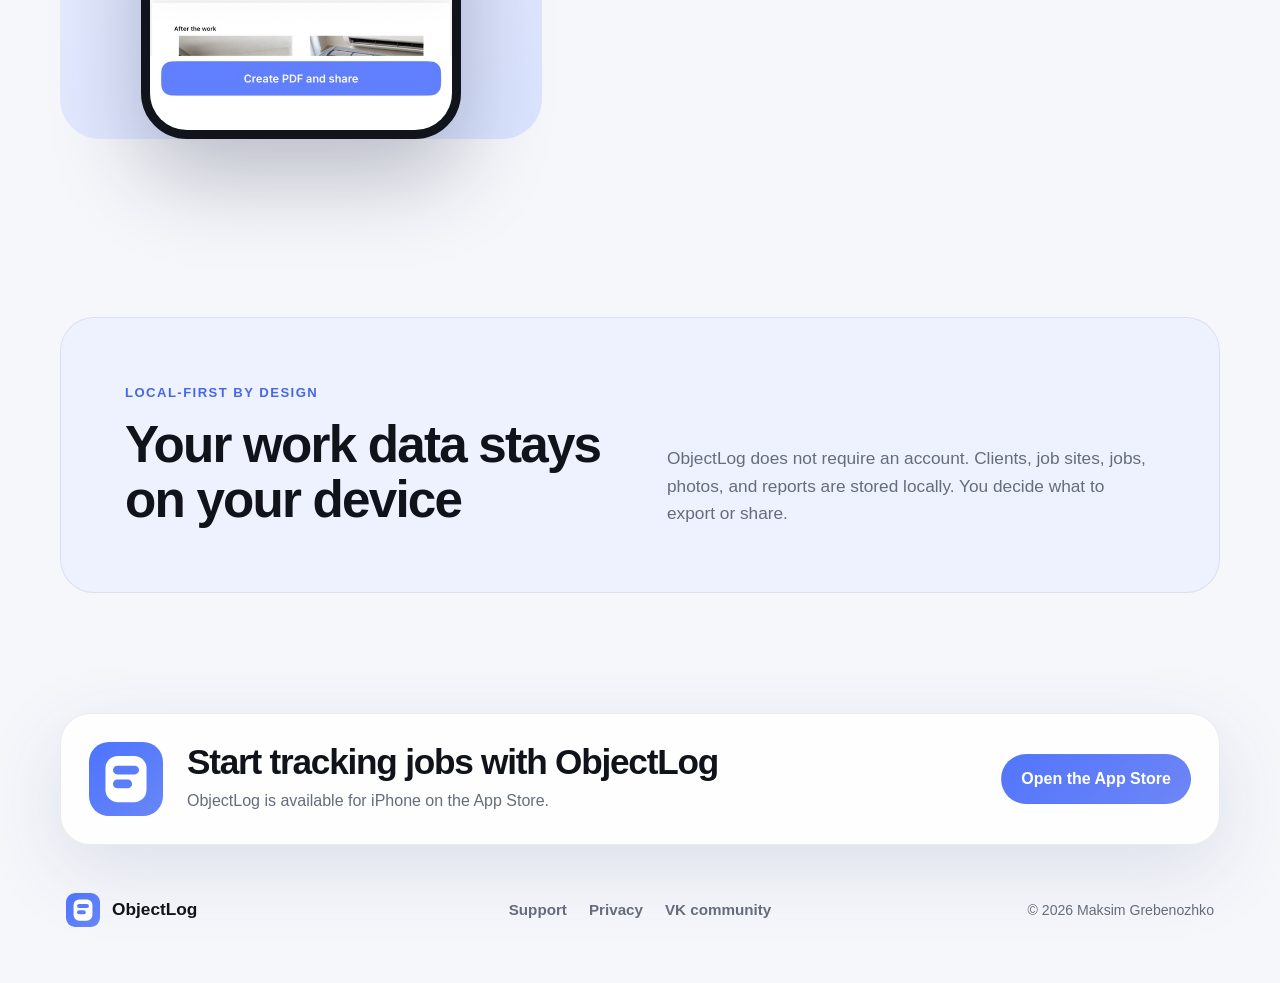
==== commit 7ce5dd83: "Add localized landing pages" ====
--- a/index.html
+++ b/index.html
@@ -1,133 +1,36 @@
 <!doctype html>
-<html lang="ru">
+<html lang="en">
 <head>
   <meta charset="utf-8">
   <meta name="viewport" content="width=device-width, initial-scale=1">
-  <meta name="description" content="ObjectLog — приложение для учёта клиентов, объектов и работ. История работ, фотографии до и после и PDF-отчёты — без регистрации.">
+  <meta name="description" content="ObjectLog is a local-first iPhone app for organizing clients, job sites, jobs, before-and-after photos, and PDF reports.">
   <meta name="theme-color" content="#f5f7ff">
-  <meta property="og:title" content="ObjectLog — учёт клиентов, объектов и работ">
-  <meta property="og:description" content="Рабочий журнал для мастеров и выездных специалистов. Доступно в App Store.">
+  <meta property="og:title" content="ObjectLog — clients, job sites, and jobs in one app">
+  <meta property="og:description" content="A local-first job and work logbook for field professionals. Available on the App Store.">
   <meta property="og:type" content="website">
-  <title>ObjectLog — учёт клиентов, объектов и работ</title>
+  <meta http-equiv="refresh" content="3; url=en/">
+  <title>ObjectLog</title>
   <link rel="icon" href="assets/logo.svg">
   <link rel="stylesheet" href="assets/styles.css">
+  <script>
+    (function () {
+      var language = (navigator.languages && navigator.languages[0]) || navigator.language || "en";
+      var isRussian = /^ru(?:-|$)/i.test(language);
+      window.location.replace(isRussian ? "ru/" : "en/");
+    }());
+  </script>
 </head>
 <body>
-  <main class="shell landing">
-    <nav class="topbar" aria-label="Основная навигация">
-      <a class="brand" href="./"><img src="assets/logo.svg" alt=""><span>ObjectLog</span></a>
-      <div class="nav-links">
-        <a href="#features">Возможности</a>
-        <a href="support/">Поддержка</a>
-      </div>
-    </nav>
-
-    <section class="hero-section">
-      <div class="hero-copy">
-        <p class="eyebrow">Доступно в App Store</p>
-        <h1>Работы по объектам — под контролем</h1>
-        <p class="lead">ObjectLog помогает мастерам и выездным специалистам вести клиентов, объекты и работы, хранить фотографии и готовить понятные отчёты.</p>
-        <div class="actions hero-actions">
-          <a class="button primary" href="https://apps.apple.com/app/objectlog/id6814727615">Загрузить в App Store</a>
-          <a class="button" href="https://vk.ru/objectlog">Сообщество ВКонтакте</a>
-        </div>
-        <p class="trust-note">Без регистрации и подписки. Основные данные хранятся локально на устройстве.</p>
-      </div>
-
-      <div class="hero-visual" aria-label="Главный экран ObjectLog">
-        <div class="glow"></div>
-        <div class="phone phone-hero">
-          <img src="assets/screenshots/main.jpg" alt="Главный экран ObjectLog со списком ближайших и недавних работ">
-        </div>
-        <span class="floating-label label-top">Ближайшие работы</span>
-        <span class="floating-label label-bottom">История объектов</span>
+  <main class="shell gateway">
+    <section class="card gateway-card">
+      <img src="assets/logo.svg" alt="ObjectLog logo">
+      <h1>ObjectLog</h1>
+      <p class="lead">Choose your language · Выберите язык</p>
+      <div class="actions">
+        <a class="button" href="ru/" lang="ru">Русский</a>
+        <a class="button primary" href="en/">English</a>
       </div>
     </section>
-
-    <section class="section intro" id="features">
-      <p class="eyebrow">Всё необходимое в одном месте</p>
-      <h2>От заявки до готового отчёта</h2>
-      <p class="section-lead">ObjectLog связывает клиента, объект и выполненную работу в единую понятную историю.</p>
-
-      <div class="feature-grid">
-        <article class="feature-card">
-          <span class="feature-number">01</span>
-          <h3>Клиенты и объекты</h3>
-          <p>Контакты, адреса, заметки и вся история работ по каждому объекту.</p>
-        </article>
-        <article class="feature-card">
-          <span class="feature-number">02</span>
-          <h3>Планирование работ</h3>
-          <p>Статусы, даты и описание помогают видеть ближайшие и завершённые задачи.</p>
-        </article>
-        <article class="feature-card">
-          <span class="feature-number">03</span>
-          <h3>Фото до и после</h3>
-          <p>Фотографии сохраняются прямо в карточке работы и остаются рядом с её описанием.</p>
-        </article>
-        <article class="feature-card">
-          <span class="feature-number">04</span>
-          <h3>PDF-отчёты</h3>
-          <p>Соберите результат работы с описанием и фотографиями и отправьте его клиенту.</p>
-        </article>
-      </div>
-    </section>
-
-    <section class="showcase">
-      <div class="showcase-copy">
-        <p class="eyebrow">Вся история на месте</p>
-        <h2>Не нужно вспоминать, что и когда делали</h2>
-        <p>Откройте объект, чтобы увидеть связанные работы. В каждой работе хранятся даты, статус, описание и фотографии результата.</p>
-      </div>
-      <div class="device-stage">
-        <div class="phone phone-secondary">
-          <img src="assets/screenshots/work.jpg" loading="lazy" alt="Экран выполненной работы с фотографиями до и после">
-        </div>
-      </div>
-    </section>
-
-    <section class="showcase showcase-reverse">
-      <div class="showcase-copy">
-        <p class="eyebrow">Результат для клиента</p>
-        <h2>Отчёт, который не придётся собирать вручную</h2>
-        <p>Выберите нужные фотографии, добавьте описание и сформируйте PDF. Готовым файлом можно поделиться через стандартное меню iOS.</p>
-      </div>
-      <div class="device-stage report-stage">
-        <div class="phone phone-secondary">
-          <img src="assets/screenshots/report.jpg" loading="lazy" alt="Предпросмотр PDF-отчёта в ObjectLog">
-        </div>
-      </div>
-    </section>
-
-    <section class="privacy-block">
-      <div>
-        <p class="eyebrow">Локальный подход</p>
-        <h2>Рабочие данные остаются на устройстве</h2>
-      </div>
-      <p>ObjectLog не требует учётной записи. Клиенты, объекты, работы, фотографии и отчёты хранятся локально. Пользователь сам выбирает, что экспортировать или отправить.</p>
-    </section>
-
-    <section class="cta-section">
-      <img src="assets/logo.svg" alt="Логотип ObjectLog">
-      <div>
-        <h2>Начните вести работы в ObjectLog</h2>
-        <p>Приложение уже доступно для iPhone в App Store.</p>
-      </div>
-      <a class="button primary" href="https://apps.apple.com/app/objectlog/id6814727615">Открыть App Store</a>
-    </section>
-
-    <footer class="site-footer">
-      <div class="footer-brand">
-        <img src="assets/logo.svg" alt="">
-        <span>ObjectLog</span>
-      </div>
-      <div class="footer-links">
-        <a href="support/">Поддержка</a>
-        <a href="privacy/ru/">Конфиденциальность</a>
-        <a href="https://vk.ru/objectlog">ВКонтакте</a>
-      </div>
-      <span>© 2026 Maksim Grebenozhko</span>
-    </footer>
   </main>
 </body>
 </html>
--- a/assets/styles.css
+++ b/assets/styles.css
@@ -80,6 +80,12 @@
   gap: 22px;
 }
 
+.nav-group {
+  display: flex;
+  align-items: center;
+  gap: 24px;
+}
+
 .nav-links a,
 .footer-links a {
   color: var(--muted);
@@ -310,6 +316,31 @@
 .support-item h2 { margin-top: 0; }
 footer:not(.site-footer) { padding: 28px 8px 0; text-align: center; font-size: 0.9rem; }
 
+.gateway {
+  display: grid;
+  min-height: 100vh;
+  place-items: center;
+  padding-block: 24px;
+}
+
+.gateway-card {
+  width: min(560px, 100%);
+  text-align: center;
+}
+
+.gateway-card img {
+  width: 96px;
+  margin: 0 auto 22px;
+  border-radius: 26px;
+}
+
+.gateway-card h1 {
+  margin-bottom: 12px;
+  font-size: clamp(2.5rem, 9vw, 4.5rem);
+}
+
+.gateway-card .actions { justify-content: center; }
+
 @media (max-width: 940px) {
   .hero-section { grid-template-columns: 1fr; padding-top: 24px; }
   .hero-copy { text-align: center; }
@@ -328,6 +359,7 @@
   .topbar { margin-bottom: 28px; }
   .nav-links { gap: 14px; }
   .nav-links a:first-child { display: none; }
+  .nav-group { gap: 10px; }
   .hero-section { min-height: auto; padding-bottom: 48px; }
   h1 { font-size: clamp(2.75rem, 15vw, 4rem); }
   .hero-visual { min-height: 530px; }
